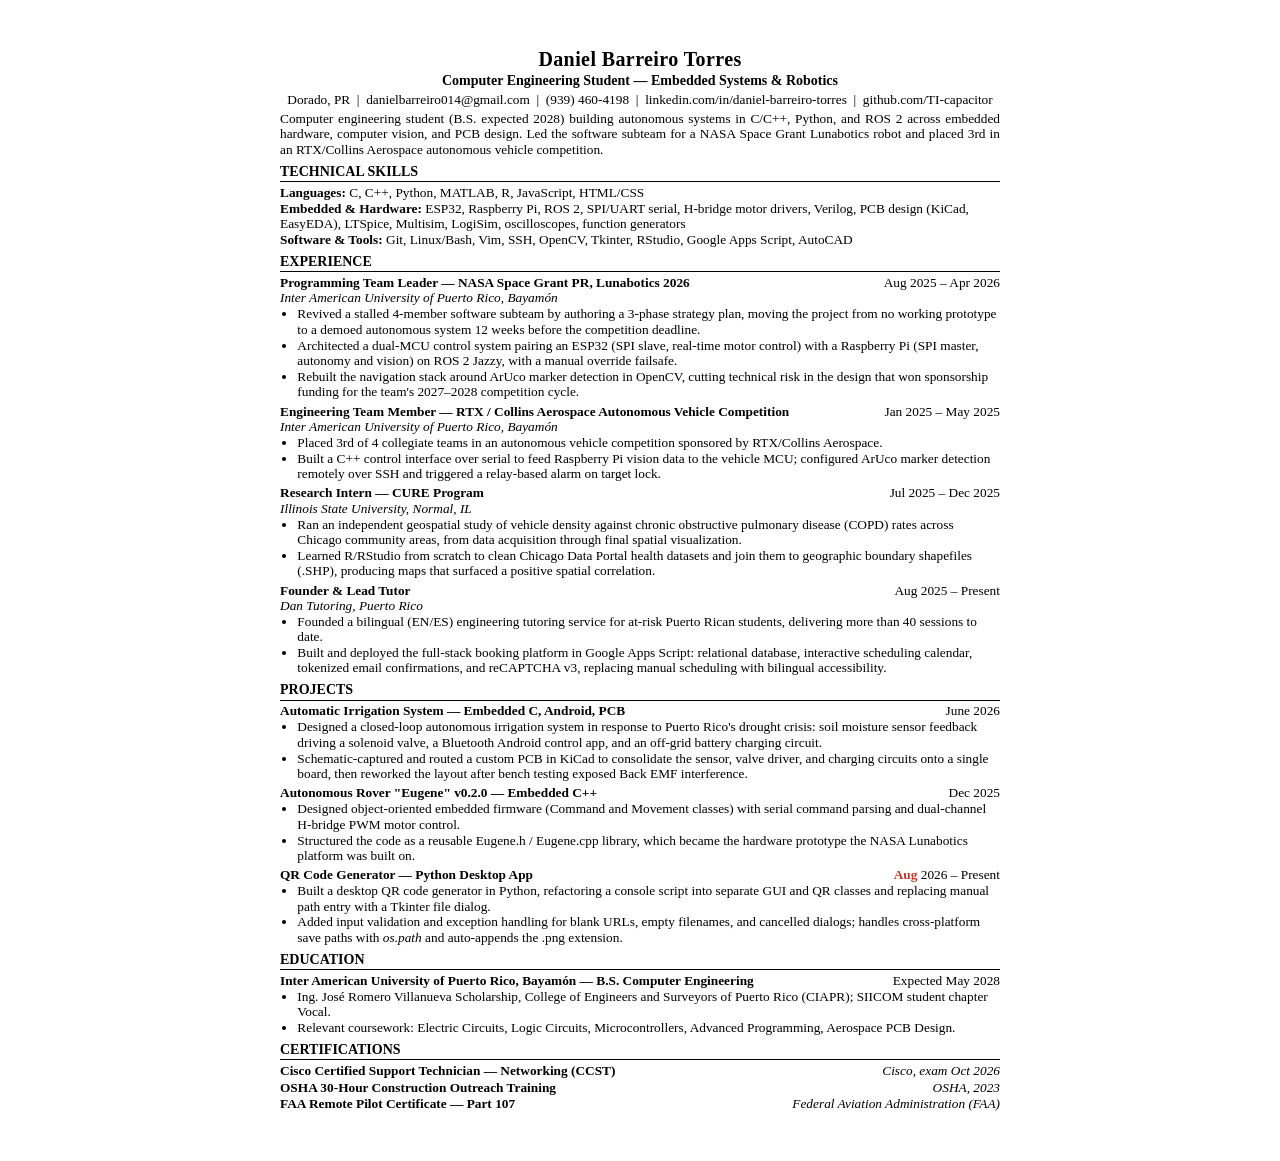
==== docs/resume.html @ d390dd75 "fix: update resume formatting and improve content clarity" ====
<!DOCTYPE html>
<html lang="en">
<head>
  <meta charset="UTF-8">
  <meta name="viewport" content="width=device-width, initial-scale=1.0">
  <title>Daniel Barreiro Torres — Resume</title>
  <style>
    * { box-sizing: border-box; margin: 0; padding: 0; }

    body {
      font-family: 'Times New Roman', Times, serif;
      font-size: 10pt;
      color: #000;
      background: #fff;
      width: 8.5in;
      margin: 0 auto;
      padding: 0.5in;
      line-height: 1.15;
    }

    .name {
      text-align: center;
      font-size: 15pt;
      font-weight: bold;
      letter-spacing: 0.3pt;
      margin-bottom: 1.5pt;
    }

    .profession {
      text-align: center;
      font-size: 10.5pt;
      font-weight: bold;
      margin-bottom: 2pt;
    }

    .contact {
      text-align: center;
      font-size: 10pt;
      margin-bottom: 3pt;
    }

    .contact a { color: #000; text-decoration: none; }

    .summary {
      font-size: 10pt;
      text-align: justify;
      margin-bottom: 2pt;
    }

    /* Fill these in / verify before exporting the PDF. Delete the class, not the text. */
    .placeholder { color: #c0392b; font-weight: bold; }

    .sec-head {
      font-size: 10.5pt;
      font-weight: bold;
      text-transform: uppercase;
      border-bottom: 0.75pt solid #000;
      margin-top: 5pt;
      margin-bottom: 2pt;
      padding-bottom: 1pt;
    }

    .skill-line { font-size: 10pt; margin-bottom: 0.5pt; }

    .entry { margin-bottom: 3pt; }

    .entry-top {
      display: flex;
      justify-content: space-between;
      align-items: baseline;
    }

    .entry-title { font-weight: bold; font-size: 10pt; }
    .entry-date  { font-size: 10pt; font-weight: normal; white-space: nowrap; padding-left: 6pt; }
    .entry-org   { font-style: italic; font-size: 10pt; margin-bottom: 0.5pt; }

    ul { padding-left: 13pt; margin-top: 0.5pt; }
    li { font-size: 10pt; margin-bottom: 0.5pt; line-height: 1.15; }

    .plain-line {
      display: flex;
      justify-content: space-between;
      align-items: baseline;
      font-size: 10pt;
      margin-bottom: 1pt;
    }

    .plain-line .left  { font-weight: bold; }
    .plain-line .right { font-style: italic; white-space: nowrap; padding-left: 6pt; }

    @media print {
      body { padding: 0.5in; width: auto; }
      @page { size: letter; margin: 0; }
      .placeholder { color: #000; font-weight: normal; }
    }
  </style>
</head>
<body>

  <div class="name">Daniel Barreiro Torres</div>
  <div class="profession">Computer Engineering Student — Embedded Systems &amp; Robotics</div>
  <div class="contact">
    Dorado, PR &nbsp;|&nbsp;
    <a href="mailto:danielbarreiro014@gmail.com">danielbarreiro014@gmail.com</a> &nbsp;|&nbsp;
    <a href="tel:+19394604198">(939) 460-4198</a> &nbsp;|&nbsp;
    <a href="https://www.linkedin.com/in/daniel-barreiro-torres">linkedin.com/in/daniel-barreiro-torres</a> &nbsp;|&nbsp;
    <a href="https://github.com/TI-capacitor">github.com/TI-capacitor</a>
  </div>

  <div class="summary">
    Computer engineering student (B.S. expected 2028) building autonomous systems in C/C++, Python, and ROS 2 across
    embedded hardware, computer vision, and PCB design. Led the software subteam for a NASA Space Grant Lunabotics
    robot and placed 3rd in an RTX/Collins Aerospace autonomous vehicle competition.
  </div>

  <div class="sec-head">Technical Skills</div>
  <div class="skill-line"><b>Languages:</b> C, C++, Python, MATLAB, R, JavaScript, HTML/CSS</div>
  <div class="skill-line"><b>Embedded &amp; Hardware:</b> ESP32, Raspberry Pi, ROS 2, SPI/UART serial, H-bridge motor drivers, Verilog, PCB design (KiCad, EasyEDA), LTSpice, Multisim, LogiSim, oscilloscopes, function generators</div>
  <div class="skill-line"><b>Software &amp; Tools:</b> Git, Linux/Bash, Vim, SSH, OpenCV, Tkinter, RStudio, Google Apps Script, AutoCAD</div>

  <div class="sec-head">Experience</div>

  <div class="entry">
    <div class="entry-top">
      <span class="entry-title">Programming Team Leader — NASA Space Grant PR, Lunabotics 2026</span>
      <span class="entry-date">Aug 2025 – Apr 2026</span>
    </div>
    <div class="entry-org">Inter American University of Puerto Rico, Bayamón</div>
    <ul>
      <li>Revived a stalled 4</span>-member software subteam by authoring a 3-phase strategy plan, moving the project from no working prototype to a demoed autonomous system 12 weeks before the competition deadline.</li>
      <li>Architected a dual-MCU control system pairing an ESP32 (SPI slave, real-time motor control) with a Raspberry Pi (SPI master, autonomy and vision) on ROS 2 Jazzy, with a manual override failsafe.</li>
      <li>Rebuilt the navigation stack around ArUco marker detection in OpenCV, cutting technical risk in the design that won sponsorship funding for the team's 2027–2028 competition cycle.</li>
    </ul>
  </div>

  <div class="entry">
    <div class="entry-top">
      <span class="entry-title">Engineering Team Member — RTX / Collins Aerospace Autonomous Vehicle Competition</span>
      <span class="entry-date">Jan 2025 – May 2025</span>
    </div>
    <div class="entry-org">Inter American University of Puerto Rico, Bayamón</div>
    <ul>
      <li>Placed 3rd of 4 collegiate teams in an autonomous vehicle competition sponsored by RTX/Collins Aerospace.</li>
      <li>Built a C++ control interface over serial to feed Raspberry Pi vision data to the vehicle MCU; configured ArUco marker detection remotely over SSH and triggered a relay-based alarm on target lock.</li>
    </ul>
  </div>

  <div class="entry">
    <div class="entry-top">
      <span class="entry-title">Research Intern — CURE Program</span>
      <span class="entry-date">Jul 2025 – Dec 2025</span>
    </div>
    <div class="entry-org">Illinois State University, Normal, IL</div>
    <ul>
      <li>Ran an independent geospatial study of vehicle density against chronic obstructive pulmonary disease (COPD) rates across Chicago community areas, from data acquisition through final spatial visualization.</li>
      <li>Learned R/RStudio from scratch to clean Chicago Data Portal health datasets and join them to geographic boundary shapefiles (.SHP), producing maps that surfaced a positive spatial correlation.</li>
    </ul>
  </div>

  <div class="entry">
    <div class="entry-top">
      <span class="entry-title">Founder &amp; Lead Tutor</span>
      <span class="entry-date">Aug 2025 – Present</span>
    </div>
    <div class="entry-org">Dan Tutoring, Puerto Rico</div>
    <ul>
      <li>Founded a bilingual (EN/ES) engineering tutoring service for at-risk Puerto Rican students, delivering more than 40 sessions to date.</li>
      <li>Built and deployed the full-stack booking platform in Google Apps Script: relational database, interactive scheduling calendar, tokenized email confirmations, and reCAPTCHA v3, replacing manual scheduling with bilingual accessibility.</li>
    </ul>
  </div>

  <div class="sec-head">Projects</div>

  <div class="entry">
    <div class="entry-top">
      <span class="entry-title">Automatic Irrigation System — Embedded C, Android, PCB</span>
      <span class="entry-date">June 2026</span>
    </div>
    <ul>
      <li>Designed a closed-loop autonomous irrigation system in response to Puerto Rico's drought crisis: soil moisture sensor feedback driving a solenoid valve, a Bluetooth Android control app, and an off-grid battery charging circuit.</li>
      <li>Schematic-captured and routed a custom PCB in KiCad to consolidate the sensor, valve driver, and charging circuits onto a single board, then reworked the layout after bench testing exposed Back EMF interference.</li>
    </ul>
  </div>

  <div class="entry">
    <div class="entry-top">
      <span class="entry-title">Autonomous Rover "Eugene" v0.2.0 — Embedded C++</span>
      <span class="entry-date">Dec 2025</span>
    </div>
    <ul>
      <li>Designed object-oriented embedded firmware (Command and Movement classes) with serial command parsing and dual-channel H-bridge PWM motor control.</li>
      <li>Structured the code as a reusable Eugene.h / Eugene.cpp library, which became the hardware prototype the NASA Lunabotics platform was built on.</li>
    </ul>
  </div>

  <div class="entry">
    <div class="entry-top">
      <span class="entry-title">QR Code Generator — Python Desktop App</span>
      <span class="entry-date"><span class="placeholder">Aug</span> 2026 – Present</span>
    </div>
    <ul>
      <li>Built a desktop QR code generator in Python, refactoring a console script into separate GUI and QR classes and replacing manual path entry with a Tkinter file dialog.</li>
      <li>Added input validation and exception handling for blank URLs, empty filenames, and cancelled dialogs; handles cross-platform save paths with <i>os.path</i> and auto-appends the .png extension.</li>
    </ul>
  </div>

  <div class="sec-head">Education</div>
  <div class="entry">
    <div class="entry-top">
      <span class="entry-title">Inter American University of Puerto Rico, Bayamón — B.S. Computer Engineering</span>
      <span class="entry-date">Expected May 2028</span>
    </div>
    <ul>
      <li>Ing. José Romero Villanueva Scholarship, College of Engineers and Surveyors of Puerto Rico (CIAPR); SIICOM student chapter Vocal.</li>
      <li>Relevant coursework: Electric Circuits, Logic Circuits, Microcontrollers, Advanced Programming, Aerospace PCB Design.</li>
    </ul>
  </div>

  <div class="sec-head">Certifications</div>

  <div class="plain-line">
    <span class="left">Cisco Certified Support Technician — Networking (CCST)</span>
    <span class="right">Cisco, exam Oct 2026</span>
  </div>
  <div class="plain-line">
    <span class="left">OSHA 30-Hour Construction Outreach Training</span>
    <span class="right">OSHA, 2023</span>
  </div>
  <!-- <div class="plain-line">
    <span class="left">Advancing Your Career — Professional Development</span>
    <span class="right">Boston Scientific Corporation, 2026</span>
  </div> -->

  <div class="plain-line">
    <span class="left">FAA Remote Pilot Certificate — Part 107</span>
    <span class="right">Federal Aviation Administration (FAA)</span>
  </div>
 

</body>
</html>
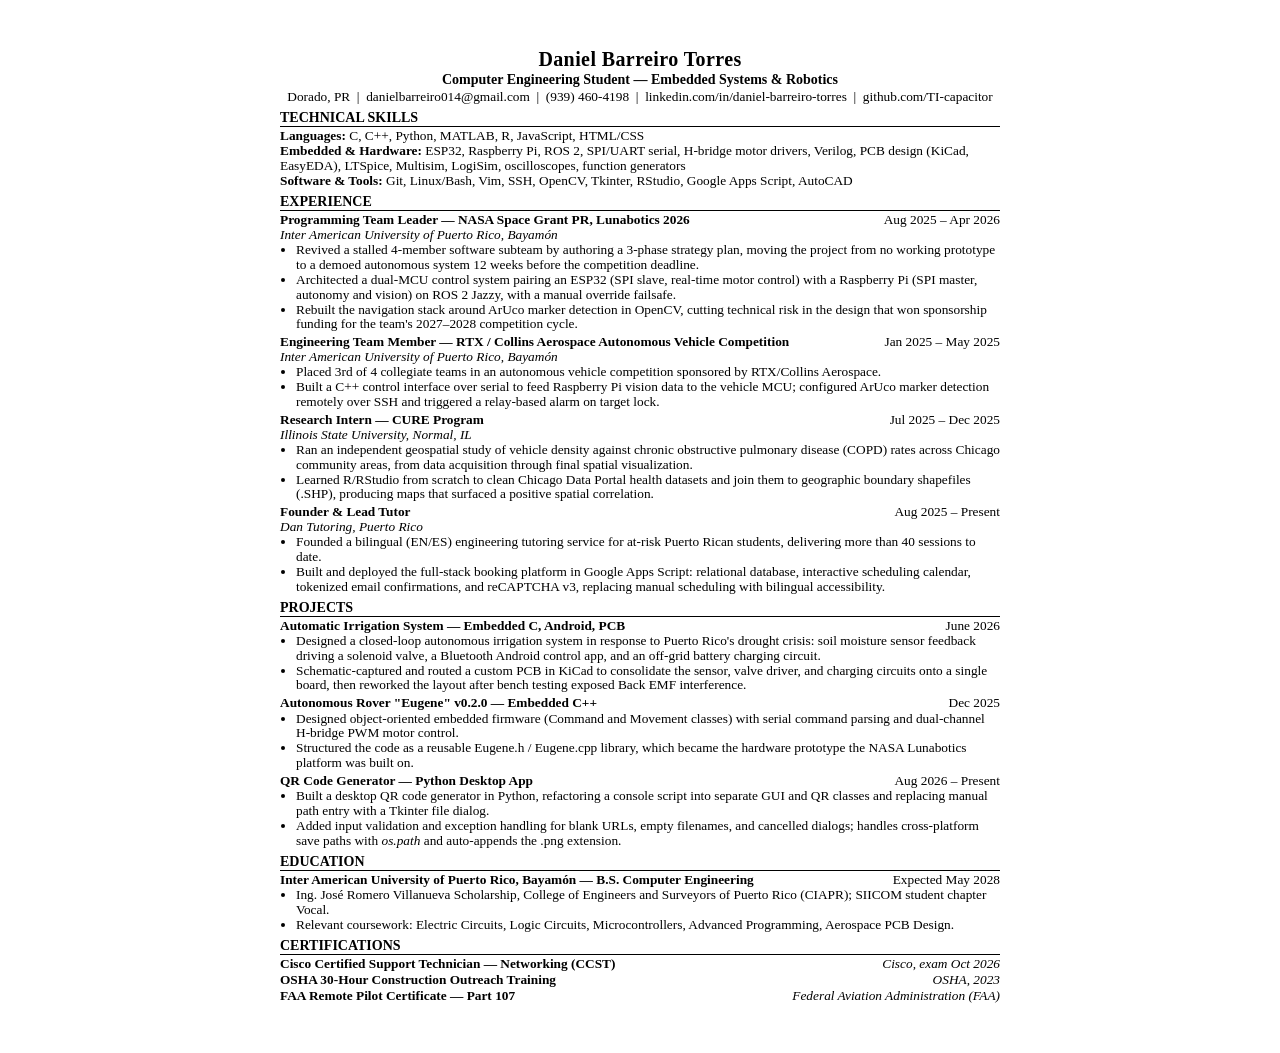
==== commit c989e65d: "fixed layout" ====
--- a/docs/resume.html
+++ b/docs/resume.html
@@ -15,7 +15,7 @@
       width: 8.5in;
       margin: 0 auto;
       padding: 0.5in;
-      line-height: 1.15;
+      line-height: 1.1;
     }
 
     .name {
@@ -55,14 +55,14 @@
       font-weight: bold;
       text-transform: uppercase;
       border-bottom: 0.75pt solid #000;
-      margin-top: 5pt;
-      margin-bottom: 2pt;
-      padding-bottom: 1pt;
+      margin-top: 4pt;
+      margin-bottom: 1.5pt;
+      padding-bottom: 0.5pt;
     }
 
     .skill-line { font-size: 10pt; margin-bottom: 0.5pt; }
 
-    .entry { margin-bottom: 3pt; }
+    .entry { margin-bottom: 2.5pt; page-break-inside: avoid; }
 
     .entry-top {
       display: flex;
@@ -74,8 +74,8 @@
     .entry-date  { font-size: 10pt; font-weight: normal; white-space: nowrap; padding-left: 6pt; }
     .entry-org   { font-style: italic; font-size: 10pt; margin-bottom: 0.5pt; }
 
-    ul { padding-left: 13pt; margin-top: 0.5pt; }
-    li { font-size: 10pt; margin-bottom: 0.5pt; line-height: 1.15; }
+    ul { padding-left: 12pt; margin-top: 0.5pt; }
+    li { font-size: 10pt; margin-bottom: 0.3pt; line-height: 1.1; orphans: 2; widows: 2; }
 
     .plain-line {
       display: flex;
@@ -89,9 +89,10 @@
     .plain-line .right { font-style: italic; white-space: nowrap; padding-left: 6pt; }
 
     @media print {
-      body { padding: 0.5in; width: auto; }
       @page { size: letter; margin: 0; }
+      body { padding: 0.5in; width: auto; margin: 0; }
       .placeholder { color: #000; font-weight: normal; }
+      a { color: #000; text-decoration: none; }
     }
   </style>
 </head>
@@ -107,12 +108,6 @@
     <a href="https://github.com/TI-capacitor">github.com/TI-capacitor</a>
   </div>
 
-  <div class="summary">
-    Computer engineering student (B.S. expected 2028) building autonomous systems in C/C++, Python, and ROS 2 across
-    embedded hardware, computer vision, and PCB design. Led the software subteam for a NASA Space Grant Lunabotics
-    robot and placed 3rd in an RTX/Collins Aerospace autonomous vehicle competition.
-  </div>
-
   <div class="sec-head">Technical Skills</div>
   <div class="skill-line"><b>Languages:</b> C, C++, Python, MATLAB, R, JavaScript, HTML/CSS</div>
   <div class="skill-line"><b>Embedded &amp; Hardware:</b> ESP32, Raspberry Pi, ROS 2, SPI/UART serial, H-bridge motor drivers, Verilog, PCB design (KiCad, EasyEDA), LTSpice, Multisim, LogiSim, oscilloscopes, function generators</div>
@@ -127,7 +122,7 @@
     </div>
     <div class="entry-org">Inter American University of Puerto Rico, Bayamón</div>
     <ul>
-      <li>Revived a stalled 4</span>-member software subteam by authoring a 3-phase strategy plan, moving the project from no working prototype to a demoed autonomous system 12 weeks before the competition deadline.</li>
+      <li>Revived a stalled 4-member software subteam by authoring a 3-phase strategy plan, moving the project from no working prototype to a demoed autonomous system 12 weeks before the competition deadline.</li>
       <li>Architected a dual-MCU control system pairing an ESP32 (SPI slave, real-time motor control) with a Raspberry Pi (SPI master, autonomy and vision) on ROS 2 Jazzy, with a manual override failsafe.</li>
       <li>Rebuilt the navigation stack around ArUco marker detection in OpenCV, cutting technical risk in the design that won sponsorship funding for the team's 2027–2028 competition cycle.</li>
     </ul>
@@ -196,7 +191,7 @@
   <div class="entry">
     <div class="entry-top">
       <span class="entry-title">QR Code Generator — Python Desktop App</span>
-      <span class="entry-date"><span class="placeholder">Aug</span> 2026 – Present</span>
+      <span class="entry-date">Aug 2026 – Present</span>
     </div>
     <ul>
       <li>Built a desktop QR code generator in Python, refactoring a console script into separate GUI and QR classes and replacing manual path entry with a Tkinter file dialog.</li>
@@ -226,16 +221,11 @@
     <span class="left">OSHA 30-Hour Construction Outreach Training</span>
     <span class="right">OSHA, 2023</span>
   </div>
-  <!-- <div class="plain-line">
-    <span class="left">Advancing Your Career — Professional Development</span>
-    <span class="right">Boston Scientific Corporation, 2026</span>
-  </div> -->
 
   <div class="plain-line">
     <span class="left">FAA Remote Pilot Certificate — Part 107</span>
     <span class="right">Federal Aviation Administration (FAA)</span>
   </div>
- 
 
 </body>
 </html>
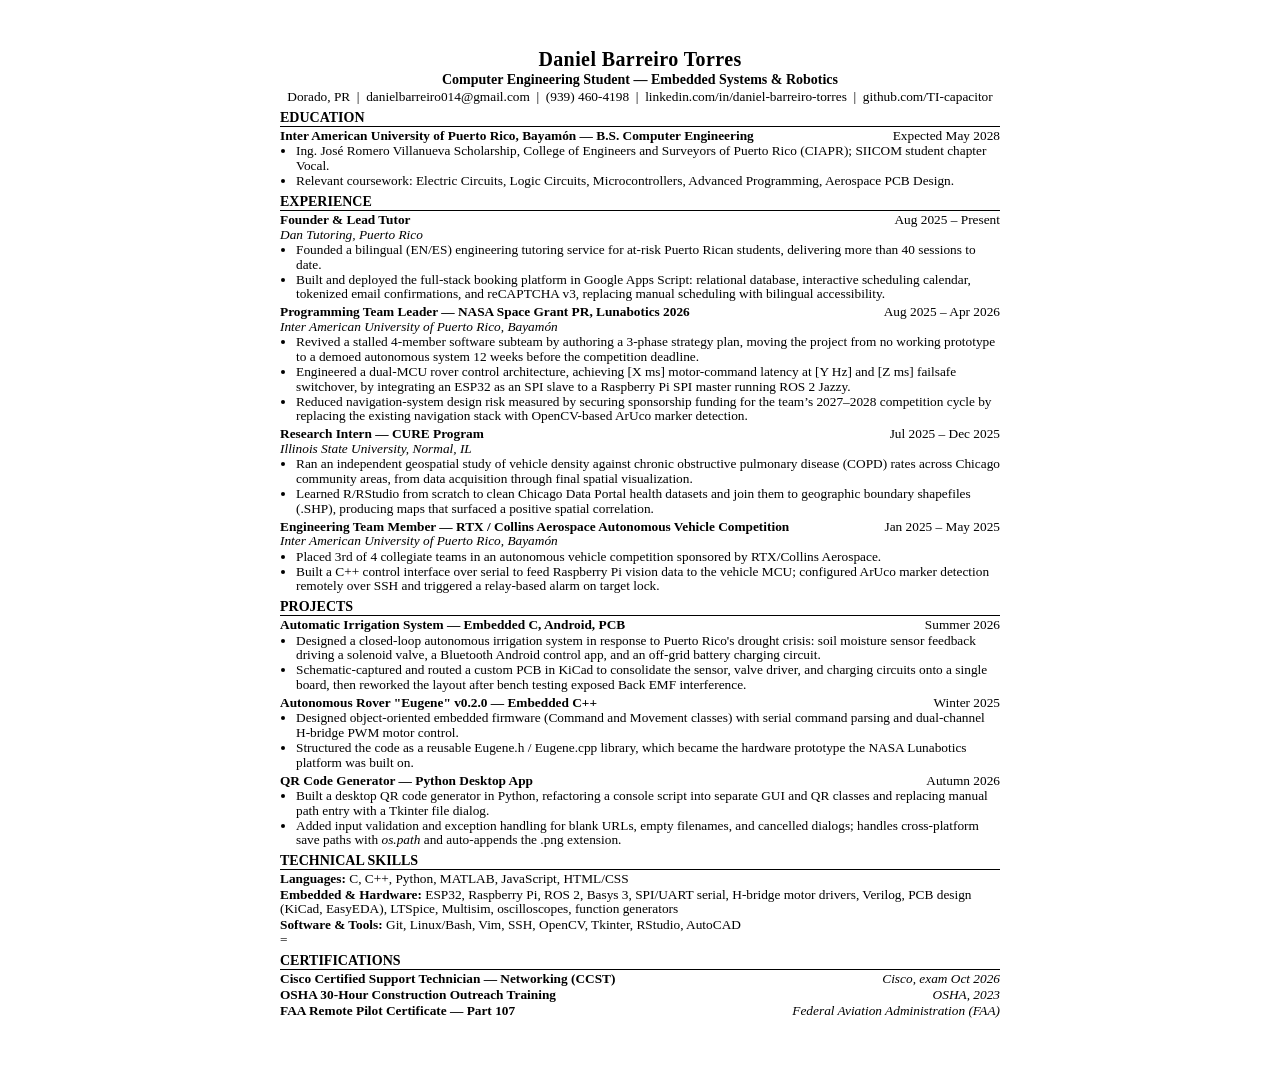
==== commit 6fe85caf: "fix: refine resume layout and enhance content presentation" ====
--- a/docs/resume.html
+++ b/docs/resume.html
@@ -108,12 +108,32 @@
     <a href="https://github.com/TI-capacitor">github.com/TI-capacitor</a>
   </div>
 
-  <div class="sec-head">Technical Skills</div>
-  <div class="skill-line"><b>Languages:</b> C, C++, Python, MATLAB, R, JavaScript, HTML/CSS</div>
-  <div class="skill-line"><b>Embedded &amp; Hardware:</b> ESP32, Raspberry Pi, ROS 2, SPI/UART serial, H-bridge motor drivers, Verilog, PCB design (KiCad, EasyEDA), LTSpice, Multisim, LogiSim, oscilloscopes, function generators</div>
-  <div class="skill-line"><b>Software &amp; Tools:</b> Git, Linux/Bash, Vim, SSH, OpenCV, Tkinter, RStudio, Google Apps Script, AutoCAD</div>
+  <div class="sec-head">Education</div>
+  <div class="entry">
+    <div class="entry-top">
+      <span class="entry-title">Inter American University of Puerto Rico, Bayamón — B.S. Computer Engineering</span>
+      <span class="entry-date">Expected May 2028</span>
+    </div>
+    <ul>
+      <li>Ing. José Romero Villanueva Scholarship, College of Engineers and Surveyors of Puerto Rico (CIAPR); SIICOM student chapter Vocal.</li>
+      <li>Relevant coursework: Electric Circuits, Logic Circuits, Microcontrollers, Advanced Programming, Aerospace PCB Design.</li>
+    </ul>
+  </div>
 
   <div class="sec-head">Experience</div>
+
+  <div class="entry">
+    <div class="entry-top">
+      <span class="entry-title">Founder &amp; Lead Tutor</span>
+      <span class="entry-date">Aug 2025 – Present</span>
+    </div>
+    <div class="entry-org">Dan Tutoring, Puerto Rico</div>
+    <ul>
+      <li>Founded a bilingual (EN/ES) engineering tutoring service for at-risk Puerto Rican students, delivering more than 40 sessions to date.</li>
+      <li>Built and deployed the full-stack booking platform in Google Apps Script: relational database, interactive scheduling calendar, tokenized email confirmations, and reCAPTCHA v3, replacing manual scheduling with bilingual accessibility.</li>
+    </ul>
+  </div>
+
 
   <div class="entry">
     <div class="entry-top">
@@ -123,10 +143,23 @@
     <div class="entry-org">Inter American University of Puerto Rico, Bayamón</div>
     <ul>
       <li>Revived a stalled 4-member software subteam by authoring a 3-phase strategy plan, moving the project from no working prototype to a demoed autonomous system 12 weeks before the competition deadline.</li>
-      <li>Architected a dual-MCU control system pairing an ESP32 (SPI slave, real-time motor control) with a Raspberry Pi (SPI master, autonomy and vision) on ROS 2 Jazzy, with a manual override failsafe.</li>
-      <li>Rebuilt the navigation stack around ArUco marker detection in OpenCV, cutting technical risk in the design that won sponsorship funding for the team's 2027–2028 competition cycle.</li>
-    </ul>
-  </div>
+      <li>Engineered a dual-MCU rover control architecture, achieving [X ms] motor-command latency at [Y Hz] and [Z ms] failsafe switchover, by integrating an ESP32 as an SPI slave to a Raspberry Pi SPI master running ROS 2 Jazzy.</li>
+      <li>Reduced navigation-system design risk measured by securing sponsorship funding for the team’s 2027–2028 competition cycle by replacing the existing navigation stack with OpenCV-based ArUco marker detection.</li>
+    </ul>
+  </div>
+
+  <div class="entry">
+    <div class="entry-top">
+      <span class="entry-title">Research Intern — CURE Program</span>
+      <span class="entry-date">Jul 2025 – Dec 2025</span>
+    </div>
+    <div class="entry-org">Illinois State University, Normal, IL</div>
+    <ul>
+      <li>Ran an independent geospatial study of vehicle density against chronic obstructive pulmonary disease (COPD) rates across Chicago community areas, from data acquisition through final spatial visualization.</li>
+      <li>Learned R/RStudio from scratch to clean Chicago Data Portal health datasets and join them to geographic boundary shapefiles (.SHP), producing maps that surfaced a positive spatial correlation.</li>
+    </ul>
+  </div>
+
 
   <div class="entry">
     <div class="entry-top">
@@ -140,36 +173,13 @@
     </ul>
   </div>
 
-  <div class="entry">
-    <div class="entry-top">
-      <span class="entry-title">Research Intern — CURE Program</span>
-      <span class="entry-date">Jul 2025 – Dec 2025</span>
-    </div>
-    <div class="entry-org">Illinois State University, Normal, IL</div>
-    <ul>
-      <li>Ran an independent geospatial study of vehicle density against chronic obstructive pulmonary disease (COPD) rates across Chicago community areas, from data acquisition through final spatial visualization.</li>
-      <li>Learned R/RStudio from scratch to clean Chicago Data Portal health datasets and join them to geographic boundary shapefiles (.SHP), producing maps that surfaced a positive spatial correlation.</li>
-    </ul>
-  </div>
-
-  <div class="entry">
-    <div class="entry-top">
-      <span class="entry-title">Founder &amp; Lead Tutor</span>
-      <span class="entry-date">Aug 2025 – Present</span>
-    </div>
-    <div class="entry-org">Dan Tutoring, Puerto Rico</div>
-    <ul>
-      <li>Founded a bilingual (EN/ES) engineering tutoring service for at-risk Puerto Rican students, delivering more than 40 sessions to date.</li>
-      <li>Built and deployed the full-stack booking platform in Google Apps Script: relational database, interactive scheduling calendar, tokenized email confirmations, and reCAPTCHA v3, replacing manual scheduling with bilingual accessibility.</li>
-    </ul>
-  </div>
-
+  
   <div class="sec-head">Projects</div>
 
   <div class="entry">
     <div class="entry-top">
       <span class="entry-title">Automatic Irrigation System — Embedded C, Android, PCB</span>
-      <span class="entry-date">June 2026</span>
+      <span class="entry-date">Summer 2026</span>
     </div>
     <ul>
       <li>Designed a closed-loop autonomous irrigation system in response to Puerto Rico's drought crisis: soil moisture sensor feedback driving a solenoid valve, a Bluetooth Android control app, and an off-grid battery charging circuit.</li>
@@ -180,7 +190,7 @@
   <div class="entry">
     <div class="entry-top">
       <span class="entry-title">Autonomous Rover "Eugene" v0.2.0 — Embedded C++</span>
-      <span class="entry-date">Dec 2025</span>
+      <span class="entry-date">Winter 2025</span>
     </div>
     <ul>
       <li>Designed object-oriented embedded firmware (Command and Movement classes) with serial command parsing and dual-channel H-bridge PWM motor control.</li>
@@ -191,7 +201,7 @@
   <div class="entry">
     <div class="entry-top">
       <span class="entry-title">QR Code Generator — Python Desktop App</span>
-      <span class="entry-date">Aug 2026 – Present</span>
+      <span class="entry-date">Autumn 2026</span>
     </div>
     <ul>
       <li>Built a desktop QR code generator in Python, refactoring a console script into separate GUI and QR classes and replacing manual path entry with a Tkinter file dialog.</li>
@@ -199,18 +209,12 @@
     </ul>
   </div>
 
-  <div class="sec-head">Education</div>
-  <div class="entry">
-    <div class="entry-top">
-      <span class="entry-title">Inter American University of Puerto Rico, Bayamón — B.S. Computer Engineering</span>
-      <span class="entry-date">Expected May 2028</span>
-    </div>
-    <ul>
-      <li>Ing. José Romero Villanueva Scholarship, College of Engineers and Surveyors of Puerto Rico (CIAPR); SIICOM student chapter Vocal.</li>
-      <li>Relevant coursework: Electric Circuits, Logic Circuits, Microcontrollers, Advanced Programming, Aerospace PCB Design.</li>
-    </ul>
-  </div>
-
+  <div class="sec-head">Technical Skills</div>
+  <div class="skill-line"><b>Languages:</b> C, C++, Python, MATLAB, JavaScript, HTML/CSS</div>
+  <div class="skill-line"><b>Embedded &amp; Hardware:</b> ESP32, Raspberry Pi, ROS 2, Basys 3, SPI/UART serial, H-bridge motor drivers, Verilog, PCB design (KiCad, EasyEDA), LTSpice, Multisim, oscilloscopes, function generators</div>
+  <div class="skill-line"><b>Software &amp; Tools:</b> Git, Linux/Bash, Vim, SSH, OpenCV, Tkinter, RStudio, AutoCAD</div>
+=
+  
   <div class="sec-head">Certifications</div>
 
   <div class="plain-line">
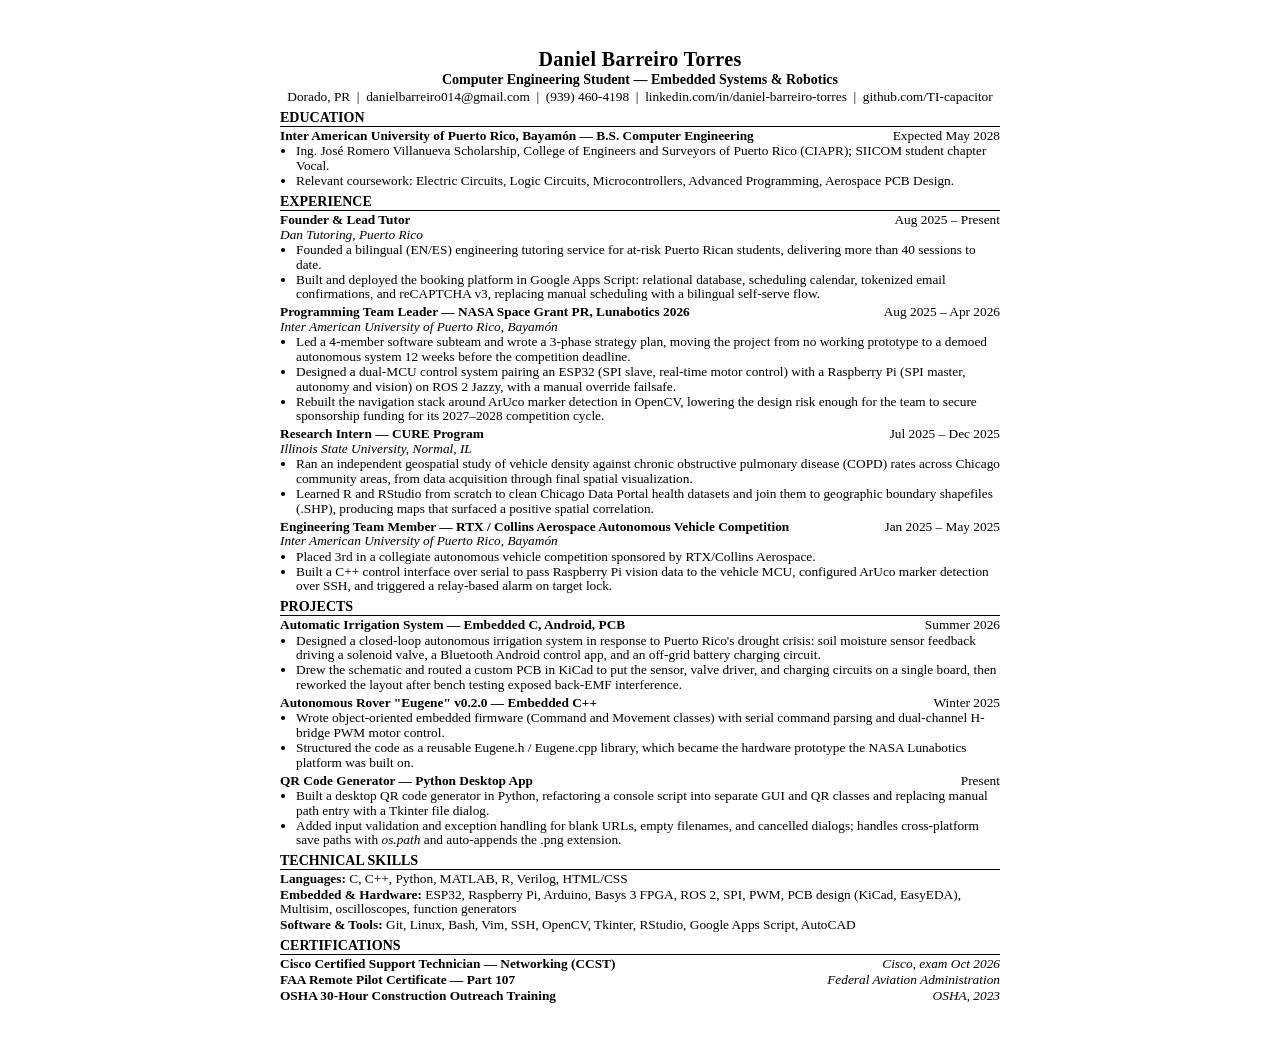
==== commit 054236a1: "fix: update resume content for clarity and improve layout consistency" ====
--- a/docs/resume.html
+++ b/docs/resume.html
@@ -41,13 +41,7 @@
 
     .contact a { color: #000; text-decoration: none; }
 
-    .summary {
-      font-size: 10pt;
-      text-align: justify;
-      margin-bottom: 2pt;
-    }
-
-    /* Fill these in / verify before exporting the PDF. Delete the class, not the text. */
+    /* Fill in / verify before exporting the PDF. Delete the class, not the text. */
     .placeholder { color: #c0392b; font-weight: bold; }
 
     .sec-head {
@@ -130,10 +124,9 @@
     <div class="entry-org">Dan Tutoring, Puerto Rico</div>
     <ul>
       <li>Founded a bilingual (EN/ES) engineering tutoring service for at-risk Puerto Rican students, delivering more than 40 sessions to date.</li>
-      <li>Built and deployed the full-stack booking platform in Google Apps Script: relational database, interactive scheduling calendar, tokenized email confirmations, and reCAPTCHA v3, replacing manual scheduling with bilingual accessibility.</li>
-    </ul>
-  </div>
-
+      <li>Built and deployed the booking platform in Google Apps Script: relational database, scheduling calendar, tokenized email confirmations, and reCAPTCHA v3, replacing manual scheduling with a bilingual self-serve flow.</li>
+    </ul>
+  </div>
 
   <div class="entry">
     <div class="entry-top">
@@ -142,9 +135,9 @@
     </div>
     <div class="entry-org">Inter American University of Puerto Rico, Bayamón</div>
     <ul>
-      <li>Revived a stalled 4-member software subteam by authoring a 3-phase strategy plan, moving the project from no working prototype to a demoed autonomous system 12 weeks before the competition deadline.</li>
-      <li>Engineered a dual-MCU rover control architecture, achieving [X ms] motor-command latency at [Y Hz] and [Z ms] failsafe switchover, by integrating an ESP32 as an SPI slave to a Raspberry Pi SPI master running ROS 2 Jazzy.</li>
-      <li>Reduced navigation-system design risk measured by securing sponsorship funding for the team’s 2027–2028 competition cycle by replacing the existing navigation stack with OpenCV-based ArUco marker detection.</li>
+      <li>Led a 4-member software subteam and wrote a 3-phase strategy plan, moving the project from no working prototype to a demoed autonomous system 12 weeks before the competition deadline.</li>
+      <li>Designed a dual-MCU control system pairing an ESP32 (SPI slave, real-time motor control) with a Raspberry Pi (SPI master, autonomy and vision) on ROS 2 Jazzy, with a manual override failsafe.</li>
+      <li>Rebuilt the navigation stack around ArUco marker detection in OpenCV, lowering the design risk enough for the team to secure sponsorship funding for its 2027–2028 competition cycle.</li>
     </ul>
   </div>
 
@@ -156,10 +149,9 @@
     <div class="entry-org">Illinois State University, Normal, IL</div>
     <ul>
       <li>Ran an independent geospatial study of vehicle density against chronic obstructive pulmonary disease (COPD) rates across Chicago community areas, from data acquisition through final spatial visualization.</li>
-      <li>Learned R/RStudio from scratch to clean Chicago Data Portal health datasets and join them to geographic boundary shapefiles (.SHP), producing maps that surfaced a positive spatial correlation.</li>
-    </ul>
-  </div>
-
+      <li>Learned R and RStudio from scratch to clean Chicago Data Portal health datasets and join them to geographic boundary shapefiles (.SHP), producing maps that surfaced a positive spatial correlation.</li>
+    </ul>
+  </div>
 
   <div class="entry">
     <div class="entry-top">
@@ -168,12 +160,11 @@
     </div>
     <div class="entry-org">Inter American University of Puerto Rico, Bayamón</div>
     <ul>
-      <li>Placed 3rd of 4 collegiate teams in an autonomous vehicle competition sponsored by RTX/Collins Aerospace.</li>
-      <li>Built a C++ control interface over serial to feed Raspberry Pi vision data to the vehicle MCU; configured ArUco marker detection remotely over SSH and triggered a relay-based alarm on target lock.</li>
-    </ul>
-  </div>
-
-  
+      <li>Placed 3rd in a collegiate autonomous vehicle competition sponsored by RTX/Collins Aerospace.</li>
+      <li>Built a C++ control interface over serial to pass Raspberry Pi vision data to the vehicle MCU, configured ArUco marker detection over SSH, and triggered a relay-based alarm on target lock.</li>
+    </ul>
+  </div>
+
   <div class="sec-head">Projects</div>
 
   <div class="entry">
@@ -183,7 +174,7 @@
     </div>
     <ul>
       <li>Designed a closed-loop autonomous irrigation system in response to Puerto Rico's drought crisis: soil moisture sensor feedback driving a solenoid valve, a Bluetooth Android control app, and an off-grid battery charging circuit.</li>
-      <li>Schematic-captured and routed a custom PCB in KiCad to consolidate the sensor, valve driver, and charging circuits onto a single board, then reworked the layout after bench testing exposed Back EMF interference.</li>
+      <li>Drew the schematic and routed a custom PCB in KiCad to put the sensor, valve driver, and charging circuits on a single board, then reworked the layout after bench testing exposed back-EMF interference.</li>
     </ul>
   </div>
 
@@ -193,7 +184,7 @@
       <span class="entry-date">Winter 2025</span>
     </div>
     <ul>
-      <li>Designed object-oriented embedded firmware (Command and Movement classes) with serial command parsing and dual-channel H-bridge PWM motor control.</li>
+      <li>Wrote object-oriented embedded firmware (Command and Movement classes) with serial command parsing and dual-channel H-bridge PWM motor control.</li>
       <li>Structured the code as a reusable Eugene.h / Eugene.cpp library, which became the hardware prototype the NASA Lunabotics platform was built on.</li>
     </ul>
   </div>
@@ -201,7 +192,7 @@
   <div class="entry">
     <div class="entry-top">
       <span class="entry-title">QR Code Generator — Python Desktop App</span>
-      <span class="entry-date">Autumn 2026</span>
+      <span class="entry-date">Present</span>
     </div>
     <ul>
       <li>Built a desktop QR code generator in Python, refactoring a console script into separate GUI and QR classes and replacing manual path entry with a Tkinter file dialog.</li>
@@ -210,11 +201,10 @@
   </div>
 
   <div class="sec-head">Technical Skills</div>
-  <div class="skill-line"><b>Languages:</b> C, C++, Python, MATLAB, JavaScript, HTML/CSS</div>
-  <div class="skill-line"><b>Embedded &amp; Hardware:</b> ESP32, Raspberry Pi, ROS 2, Basys 3, SPI/UART serial, H-bridge motor drivers, Verilog, PCB design (KiCad, EasyEDA), LTSpice, Multisim, oscilloscopes, function generators</div>
-  <div class="skill-line"><b>Software &amp; Tools:</b> Git, Linux/Bash, Vim, SSH, OpenCV, Tkinter, RStudio, AutoCAD</div>
-=
-  
+  <div class="skill-line"><b>Languages:</b> C, C++, Python, MATLAB, R, Verilog, HTML/CSS</div>
+  <div class="skill-line"><b>Embedded &amp; Hardware:</b> ESP32, Raspberry Pi, Arduino, Basys 3 FPGA, ROS 2, SPI, PWM, PCB design (KiCad, EasyEDA), Multisim, oscilloscopes, function generators</div>
+  <div class="skill-line"><b>Software &amp; Tools:</b> Git, Linux, Bash, Vim, SSH, OpenCV, Tkinter, RStudio, Google Apps Script, AutoCAD</div>
+
   <div class="sec-head">Certifications</div>
 
   <div class="plain-line">
@@ -222,14 +212,13 @@
     <span class="right">Cisco, exam Oct 2026</span>
   </div>
   <div class="plain-line">
+    <span class="left">FAA Remote Pilot Certificate — Part 107</span>
+    <span class="right">Federal Aviation Administration</span>
+  </div>
+  <div class="plain-line">
     <span class="left">OSHA 30-Hour Construction Outreach Training</span>
     <span class="right">OSHA, 2023</span>
   </div>
 
-  <div class="plain-line">
-    <span class="left">FAA Remote Pilot Certificate — Part 107</span>
-    <span class="right">Federal Aviation Administration (FAA)</span>
-  </div>
-
 </body>
 </html>
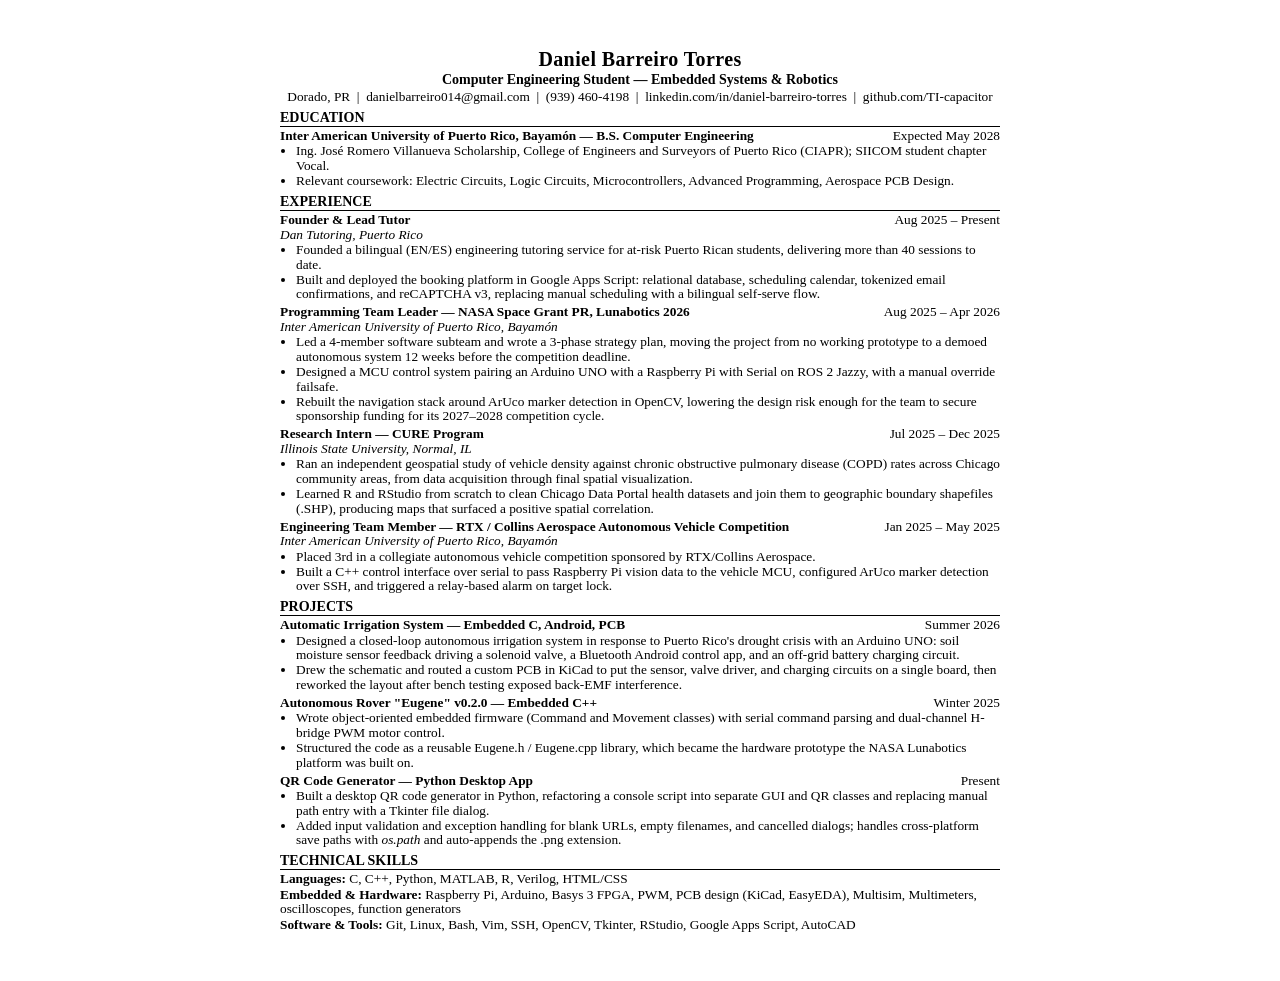
==== commit e2dfe501: "fix: update resume entries for accuracy and clarity" ====
--- a/docs/resume.html
+++ b/docs/resume.html
@@ -136,7 +136,7 @@
     <div class="entry-org">Inter American University of Puerto Rico, Bayamón</div>
     <ul>
       <li>Led a 4-member software subteam and wrote a 3-phase strategy plan, moving the project from no working prototype to a demoed autonomous system 12 weeks before the competition deadline.</li>
-      <li>Designed a dual-MCU control system pairing an ESP32 (SPI slave, real-time motor control) with a Raspberry Pi (SPI master, autonomy and vision) on ROS 2 Jazzy, with a manual override failsafe.</li>
+      <li>Designed a MCU control system pairing an Arduino UNO with a Raspberry Pi with Serial on ROS 2 Jazzy, with a manual override failsafe.</li>
       <li>Rebuilt the navigation stack around ArUco marker detection in OpenCV, lowering the design risk enough for the team to secure sponsorship funding for its 2027–2028 competition cycle.</li>
     </ul>
   </div>
@@ -173,7 +173,7 @@
       <span class="entry-date">Summer 2026</span>
     </div>
     <ul>
-      <li>Designed a closed-loop autonomous irrigation system in response to Puerto Rico's drought crisis: soil moisture sensor feedback driving a solenoid valve, a Bluetooth Android control app, and an off-grid battery charging circuit.</li>
+      <li>Designed a closed-loop autonomous irrigation system in response to Puerto Rico's drought crisis with an Arduino UNO: soil moisture sensor feedback driving a solenoid valve, a Bluetooth Android control app, and an off-grid battery charging circuit.</li>
       <li>Drew the schematic and routed a custom PCB in KiCad to put the sensor, valve driver, and charging circuits on a single board, then reworked the layout after bench testing exposed back-EMF interference.</li>
     </ul>
   </div>
@@ -202,10 +202,10 @@
 
   <div class="sec-head">Technical Skills</div>
   <div class="skill-line"><b>Languages:</b> C, C++, Python, MATLAB, R, Verilog, HTML/CSS</div>
-  <div class="skill-line"><b>Embedded &amp; Hardware:</b> ESP32, Raspberry Pi, Arduino, Basys 3 FPGA, ROS 2, SPI, PWM, PCB design (KiCad, EasyEDA), Multisim, oscilloscopes, function generators</div>
+  <div class="skill-line"><b>Embedded &amp; Hardware:</b> Raspberry Pi, Arduino, Basys 3 FPGA, PWM, PCB design (KiCad, EasyEDA), Multisim, Multimeters, oscilloscopes, function generators</div>
   <div class="skill-line"><b>Software &amp; Tools:</b> Git, Linux, Bash, Vim, SSH, OpenCV, Tkinter, RStudio, Google Apps Script, AutoCAD</div>
-
-  <div class="sec-head">Certifications</div>
+ 
+  <!-- <div class="sec-head">Certifications</div>
 
   <div class="plain-line">
     <span class="left">Cisco Certified Support Technician — Networking (CCST)</span>
@@ -218,7 +218,7 @@
   <div class="plain-line">
     <span class="left">OSHA 30-Hour Construction Outreach Training</span>
     <span class="right">OSHA, 2023</span>
-  </div>
+  </div> -->
 
 </body>
 </html>
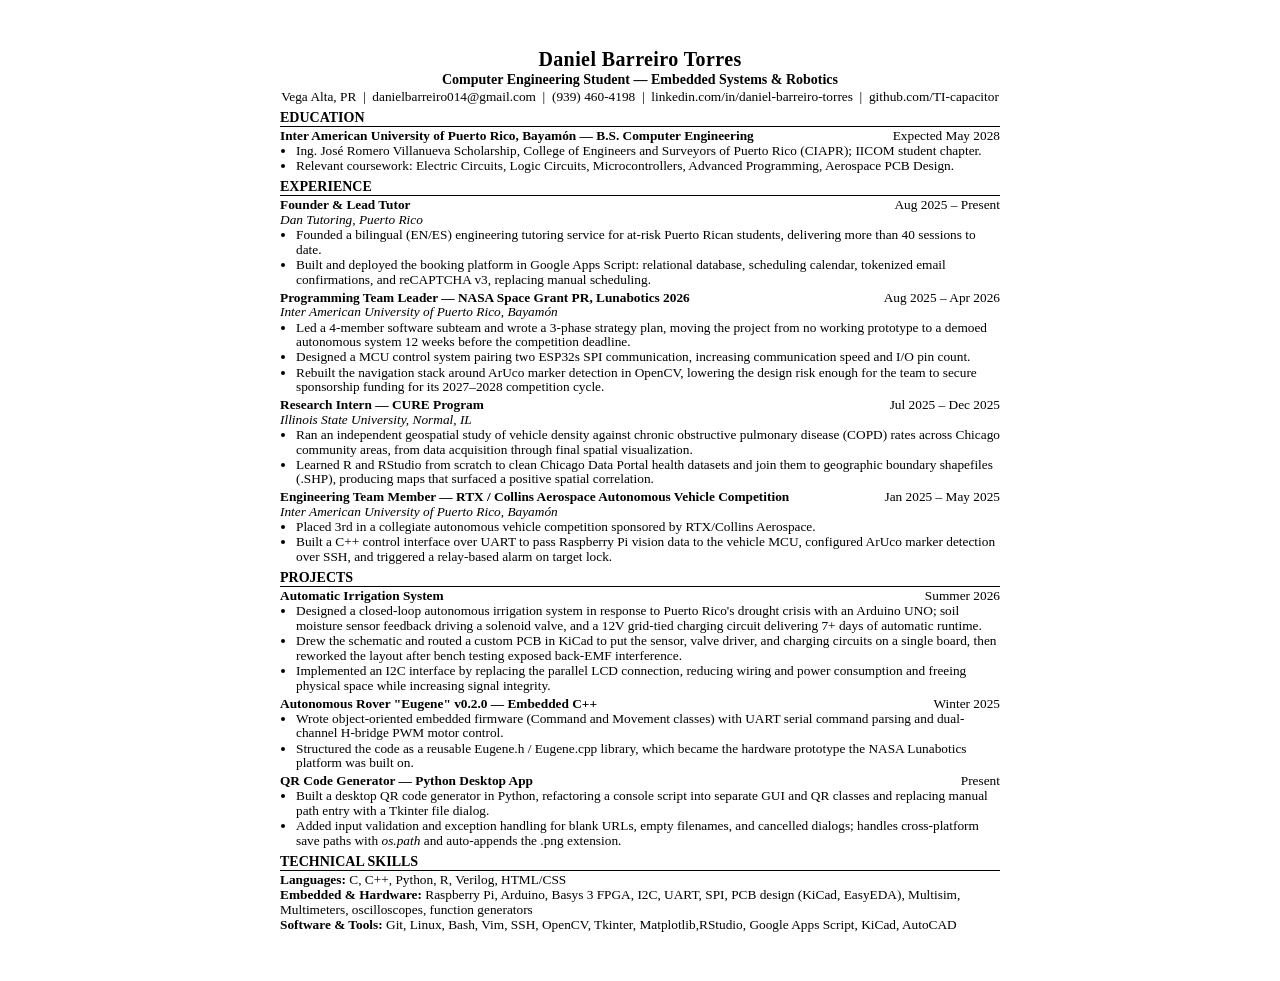
==== commit 373cee54: "Fixed resume.html to update technical skills and project descriptions for clarity and accuracy." ====
--- a/docs/resume.html
+++ b/docs/resume.html
@@ -95,7 +95,7 @@
   <div class="name">Daniel Barreiro Torres</div>
   <div class="profession">Computer Engineering Student — Embedded Systems &amp; Robotics</div>
   <div class="contact">
-    Dorado, PR &nbsp;|&nbsp;
+    Vega Alta, PR &nbsp;|&nbsp;
     <a href="mailto:danielbarreiro014@gmail.com">danielbarreiro014@gmail.com</a> &nbsp;|&nbsp;
     <a href="tel:+19394604198">(939) 460-4198</a> &nbsp;|&nbsp;
     <a href="https://www.linkedin.com/in/daniel-barreiro-torres">linkedin.com/in/daniel-barreiro-torres</a> &nbsp;|&nbsp;
@@ -109,7 +109,7 @@
       <span class="entry-date">Expected May 2028</span>
     </div>
     <ul>
-      <li>Ing. José Romero Villanueva Scholarship, College of Engineers and Surveyors of Puerto Rico (CIAPR); SIICOM student chapter Vocal.</li>
+      <li>Ing. José Romero Villanueva Scholarship, College of Engineers and Surveyors of Puerto Rico (CIAPR); IICOM student chapter.</li>
       <li>Relevant coursework: Electric Circuits, Logic Circuits, Microcontrollers, Advanced Programming, Aerospace PCB Design.</li>
     </ul>
   </div>
@@ -124,7 +124,7 @@
     <div class="entry-org">Dan Tutoring, Puerto Rico</div>
     <ul>
       <li>Founded a bilingual (EN/ES) engineering tutoring service for at-risk Puerto Rican students, delivering more than 40 sessions to date.</li>
-      <li>Built and deployed the booking platform in Google Apps Script: relational database, scheduling calendar, tokenized email confirmations, and reCAPTCHA v3, replacing manual scheduling with a bilingual self-serve flow.</li>
+      <li>Built and deployed the booking platform in Google Apps Script: relational database, scheduling calendar, tokenized email confirmations, and reCAPTCHA v3, replacing manual scheduling.</li>
     </ul>
   </div>
 
@@ -136,7 +136,7 @@
     <div class="entry-org">Inter American University of Puerto Rico, Bayamón</div>
     <ul>
       <li>Led a 4-member software subteam and wrote a 3-phase strategy plan, moving the project from no working prototype to a demoed autonomous system 12 weeks before the competition deadline.</li>
-      <li>Designed a MCU control system pairing an Arduino UNO with a Raspberry Pi with Serial on ROS 2 Jazzy, with a manual override failsafe.</li>
+      <li>Designed a MCU control system pairing two ESP32s SPI communication, increasing communication speed and I/O pin count.</li>
       <li>Rebuilt the navigation stack around ArUco marker detection in OpenCV, lowering the design risk enough for the team to secure sponsorship funding for its 2027–2028 competition cycle.</li>
     </ul>
   </div>
@@ -161,7 +161,7 @@
     <div class="entry-org">Inter American University of Puerto Rico, Bayamón</div>
     <ul>
       <li>Placed 3rd in a collegiate autonomous vehicle competition sponsored by RTX/Collins Aerospace.</li>
-      <li>Built a C++ control interface over serial to pass Raspberry Pi vision data to the vehicle MCU, configured ArUco marker detection over SSH, and triggered a relay-based alarm on target lock.</li>
+      <li>Built a C++ control interface over UART to pass Raspberry Pi vision data to the vehicle MCU, configured ArUco marker detection over SSH, and triggered a relay-based alarm on target lock.</li>
     </ul>
   </div>
 
@@ -169,12 +169,13 @@
 
   <div class="entry">
     <div class="entry-top">
-      <span class="entry-title">Automatic Irrigation System — Embedded C, Android, PCB</span>
+      <span class="entry-title">Automatic Irrigation System</span>
       <span class="entry-date">Summer 2026</span>
     </div>
     <ul>
-      <li>Designed a closed-loop autonomous irrigation system in response to Puerto Rico's drought crisis with an Arduino UNO: soil moisture sensor feedback driving a solenoid valve, a Bluetooth Android control app, and an off-grid battery charging circuit.</li>
+      <li>Designed a closed-loop autonomous irrigation system in response to Puerto Rico's drought crisis with an Arduino UNO; soil moisture sensor feedback driving a solenoid valve, and a 12V grid-tied charging circuit delivering 7+ days of automatic runtime.</li>
       <li>Drew the schematic and routed a custom PCB in KiCad to put the sensor, valve driver, and charging circuits on a single board, then reworked the layout after bench testing exposed back-EMF interference.</li>
+      <li>Implemented an I2C interface by replacing the parallel LCD connection, reducing wiring and power consumption and freeing physical space while increasing signal integrity.</li>
     </ul>
   </div>
 
@@ -184,7 +185,7 @@
       <span class="entry-date">Winter 2025</span>
     </div>
     <ul>
-      <li>Wrote object-oriented embedded firmware (Command and Movement classes) with serial command parsing and dual-channel H-bridge PWM motor control.</li>
+      <li>Wrote object-oriented embedded firmware (Command and Movement classes) with UART serial command parsing and dual-channel H-bridge PWM motor control.</li>
       <li>Structured the code as a reusable Eugene.h / Eugene.cpp library, which became the hardware prototype the NASA Lunabotics platform was built on.</li>
     </ul>
   </div>
@@ -201,9 +202,9 @@
   </div>
 
   <div class="sec-head">Technical Skills</div>
-  <div class="skill-line"><b>Languages:</b> C, C++, Python, MATLAB, R, Verilog, HTML/CSS</div>
-  <div class="skill-line"><b>Embedded &amp; Hardware:</b> Raspberry Pi, Arduino, Basys 3 FPGA, PWM, PCB design (KiCad, EasyEDA), Multisim, Multimeters, oscilloscopes, function generators</div>
-  <div class="skill-line"><b>Software &amp; Tools:</b> Git, Linux, Bash, Vim, SSH, OpenCV, Tkinter, RStudio, Google Apps Script, AutoCAD</div>
+  <div class="skill-line"><b>Languages:</b> C, C++, Python, R, Verilog, HTML/CSS</div>
+  <div class="skill-line"><b>Embedded &amp; Hardware:</b> Raspberry Pi, Arduino, Basys 3 FPGA, I2C, UART, SPI, PCB design (KiCad, EasyEDA), Multisim, Multimeters, oscilloscopes, function generators</div>
+  <div class="skill-line"><b>Software &amp; Tools:</b> Git, Linux, Bash, Vim, SSH, OpenCV, Tkinter, Matplotlib,RStudio, Google Apps Script, KiCad, AutoCAD</div>
  
   <!-- <div class="sec-head">Certifications</div>
 
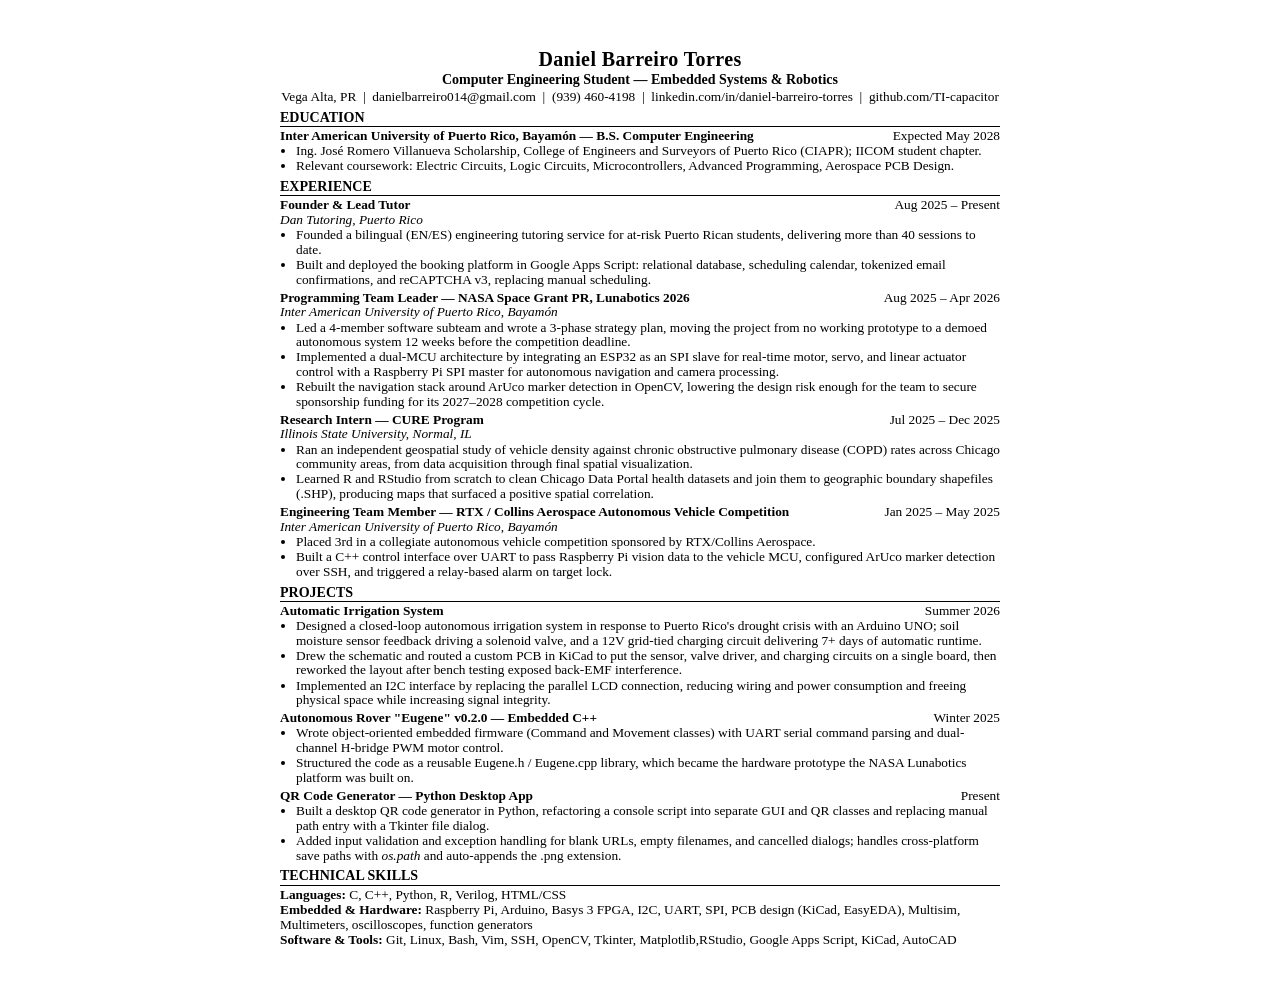
==== commit 506fa3ad: "changed files:" ====
--- a/docs/resume.html
+++ b/docs/resume.html
@@ -136,7 +136,7 @@
     <div class="entry-org">Inter American University of Puerto Rico, Bayamón</div>
     <ul>
       <li>Led a 4-member software subteam and wrote a 3-phase strategy plan, moving the project from no working prototype to a demoed autonomous system 12 weeks before the competition deadline.</li>
-      <li>Designed a MCU control system pairing two ESP32s SPI communication, increasing communication speed and I/O pin count.</li>
+      <li>Implemented a dual-MCU architecture by integrating an ESP32 as an SPI slave for real-time motor, servo, and linear actuator control with a Raspberry Pi SPI master for autonomous navigation and camera processing.</li>
       <li>Rebuilt the navigation stack around ArUco marker detection in OpenCV, lowering the design risk enough for the team to secure sponsorship funding for its 2027–2028 competition cycle.</li>
     </ul>
   </div>
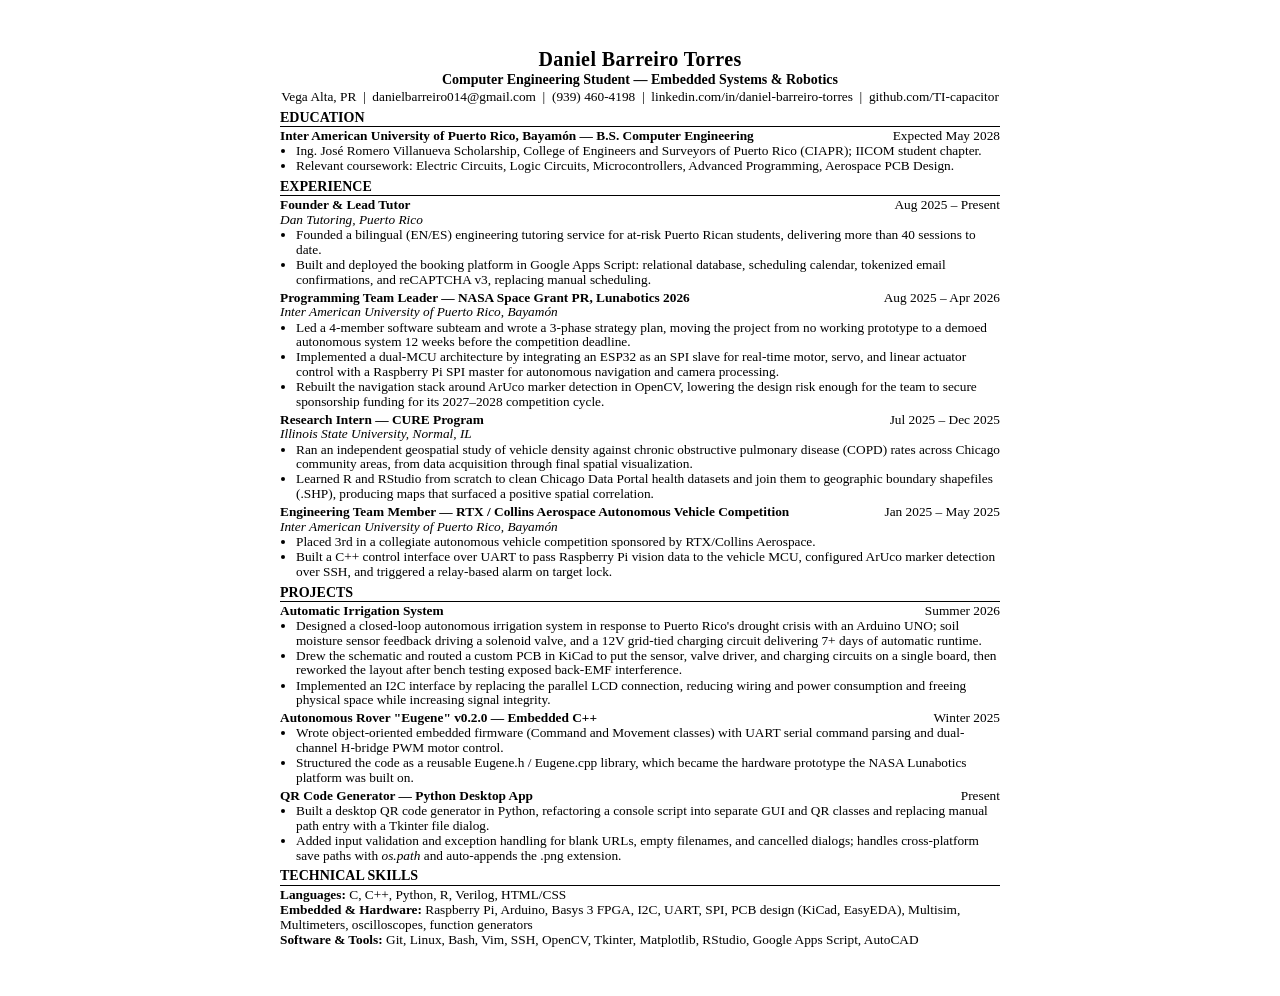
==== commit 49bee36d: "Fixed grammar" ====
--- a/docs/resume.html
+++ b/docs/resume.html
@@ -204,7 +204,7 @@
   <div class="sec-head">Technical Skills</div>
   <div class="skill-line"><b>Languages:</b> C, C++, Python, R, Verilog, HTML/CSS</div>
   <div class="skill-line"><b>Embedded &amp; Hardware:</b> Raspberry Pi, Arduino, Basys 3 FPGA, I2C, UART, SPI, PCB design (KiCad, EasyEDA), Multisim, Multimeters, oscilloscopes, function generators</div>
-  <div class="skill-line"><b>Software &amp; Tools:</b> Git, Linux, Bash, Vim, SSH, OpenCV, Tkinter, Matplotlib,RStudio, Google Apps Script, KiCad, AutoCAD</div>
+  <div class="skill-line"><b>Software &amp; Tools:</b> Git, Linux, Bash, Vim, SSH, OpenCV, Tkinter, Matplotlib, RStudio, Google Apps Script, AutoCAD</div>
  
   <!-- <div class="sec-head">Certifications</div>
 
